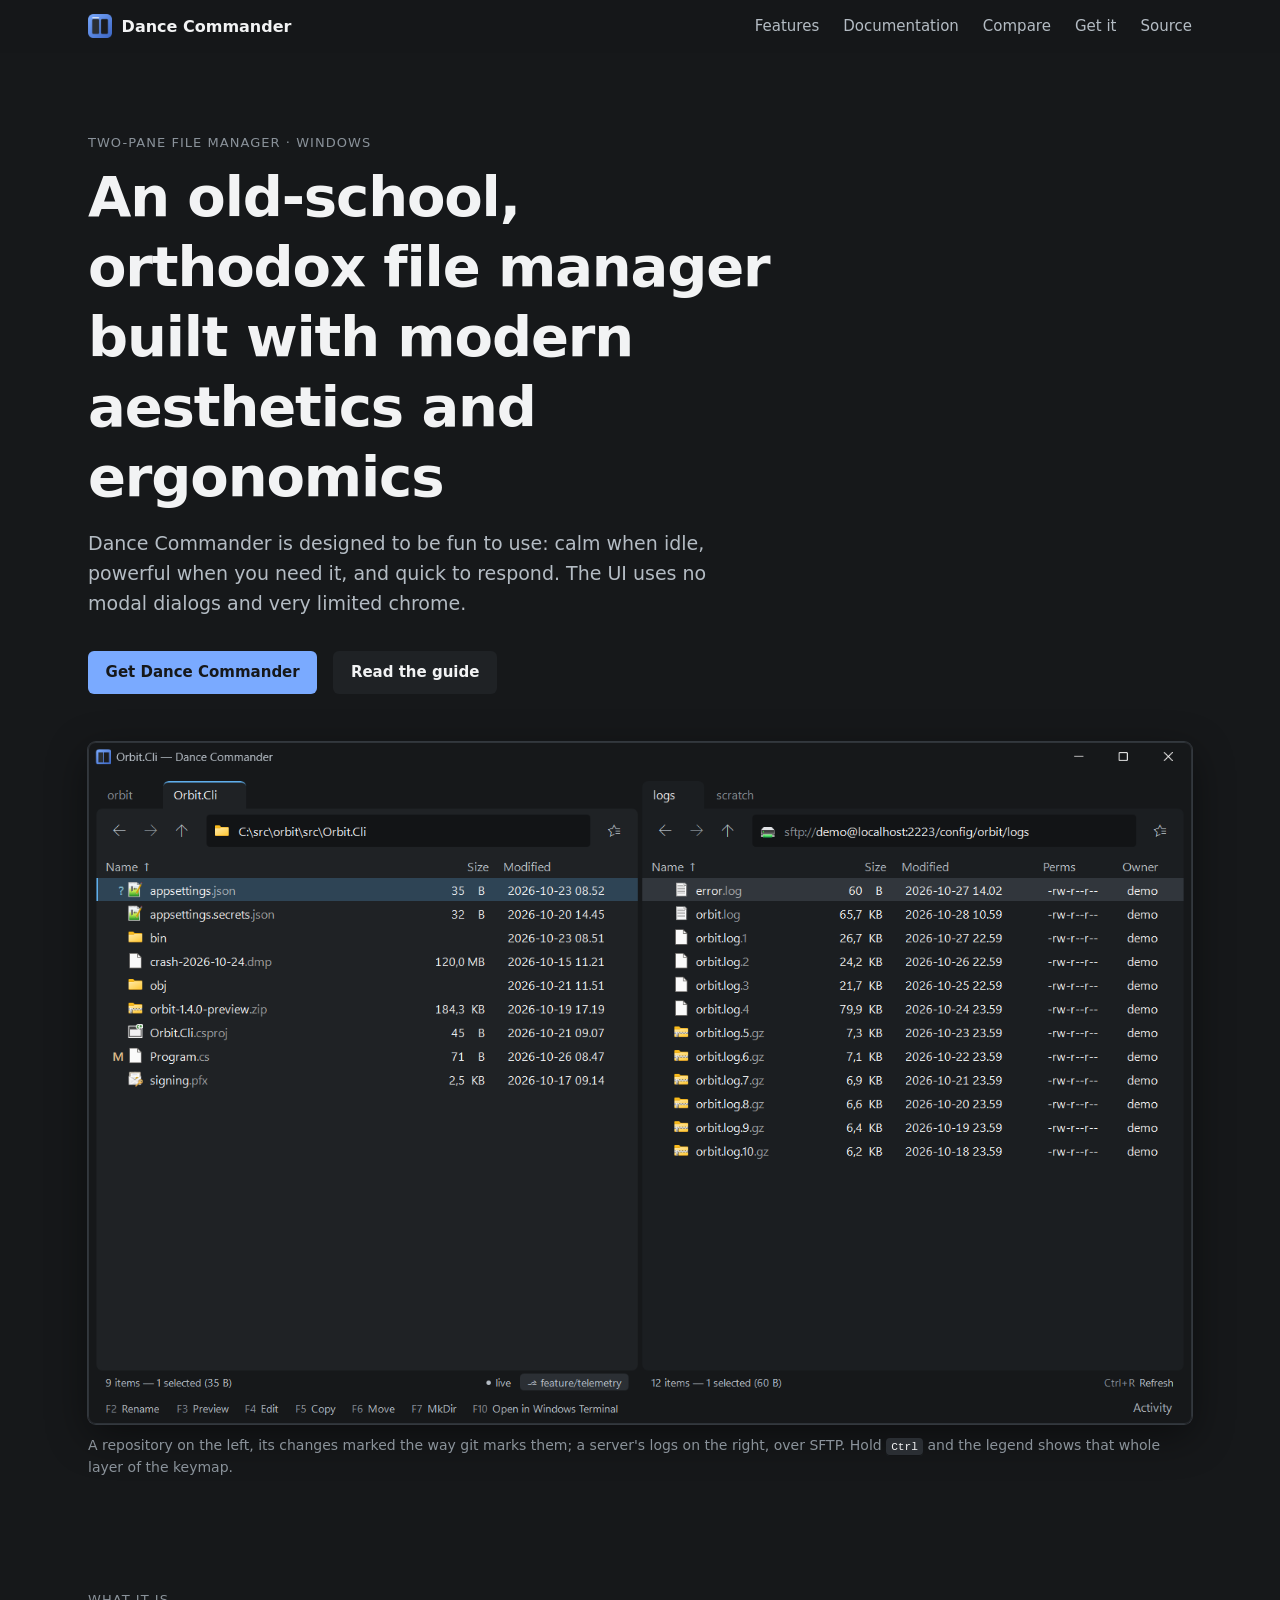
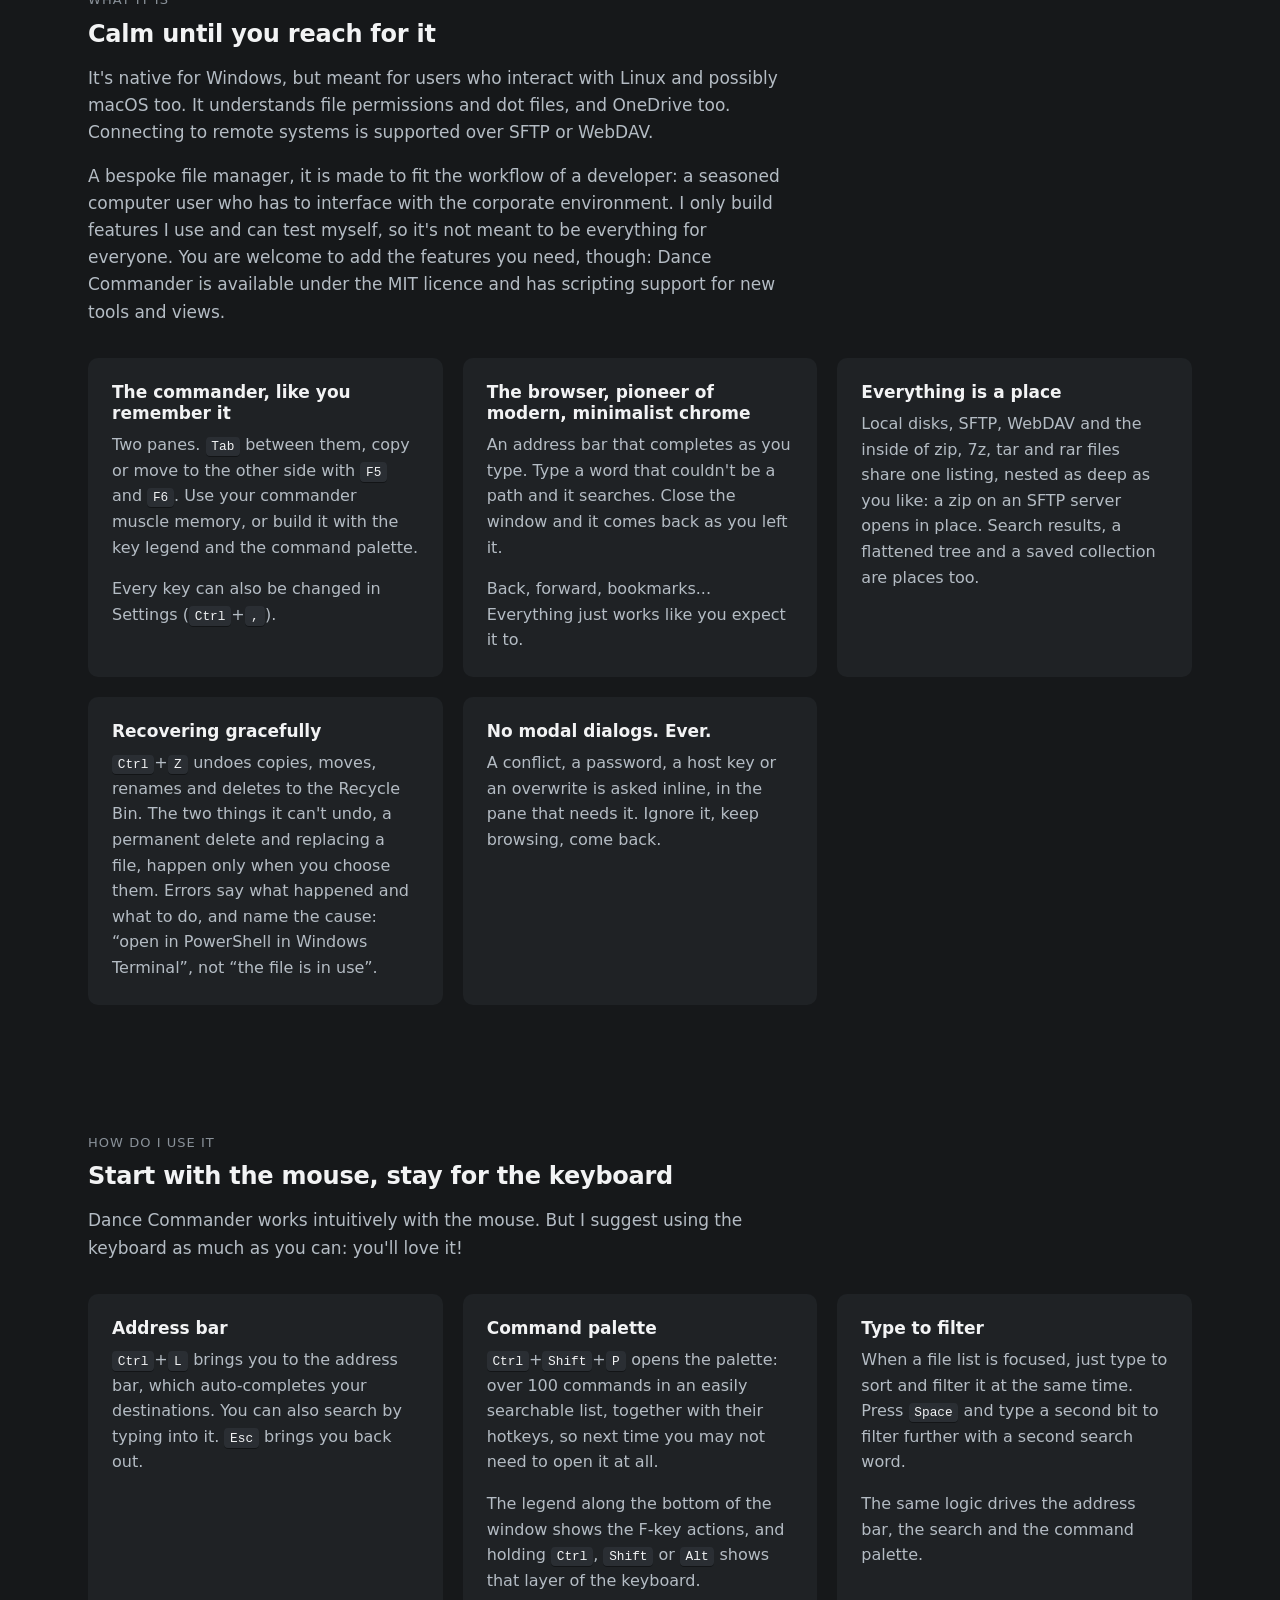
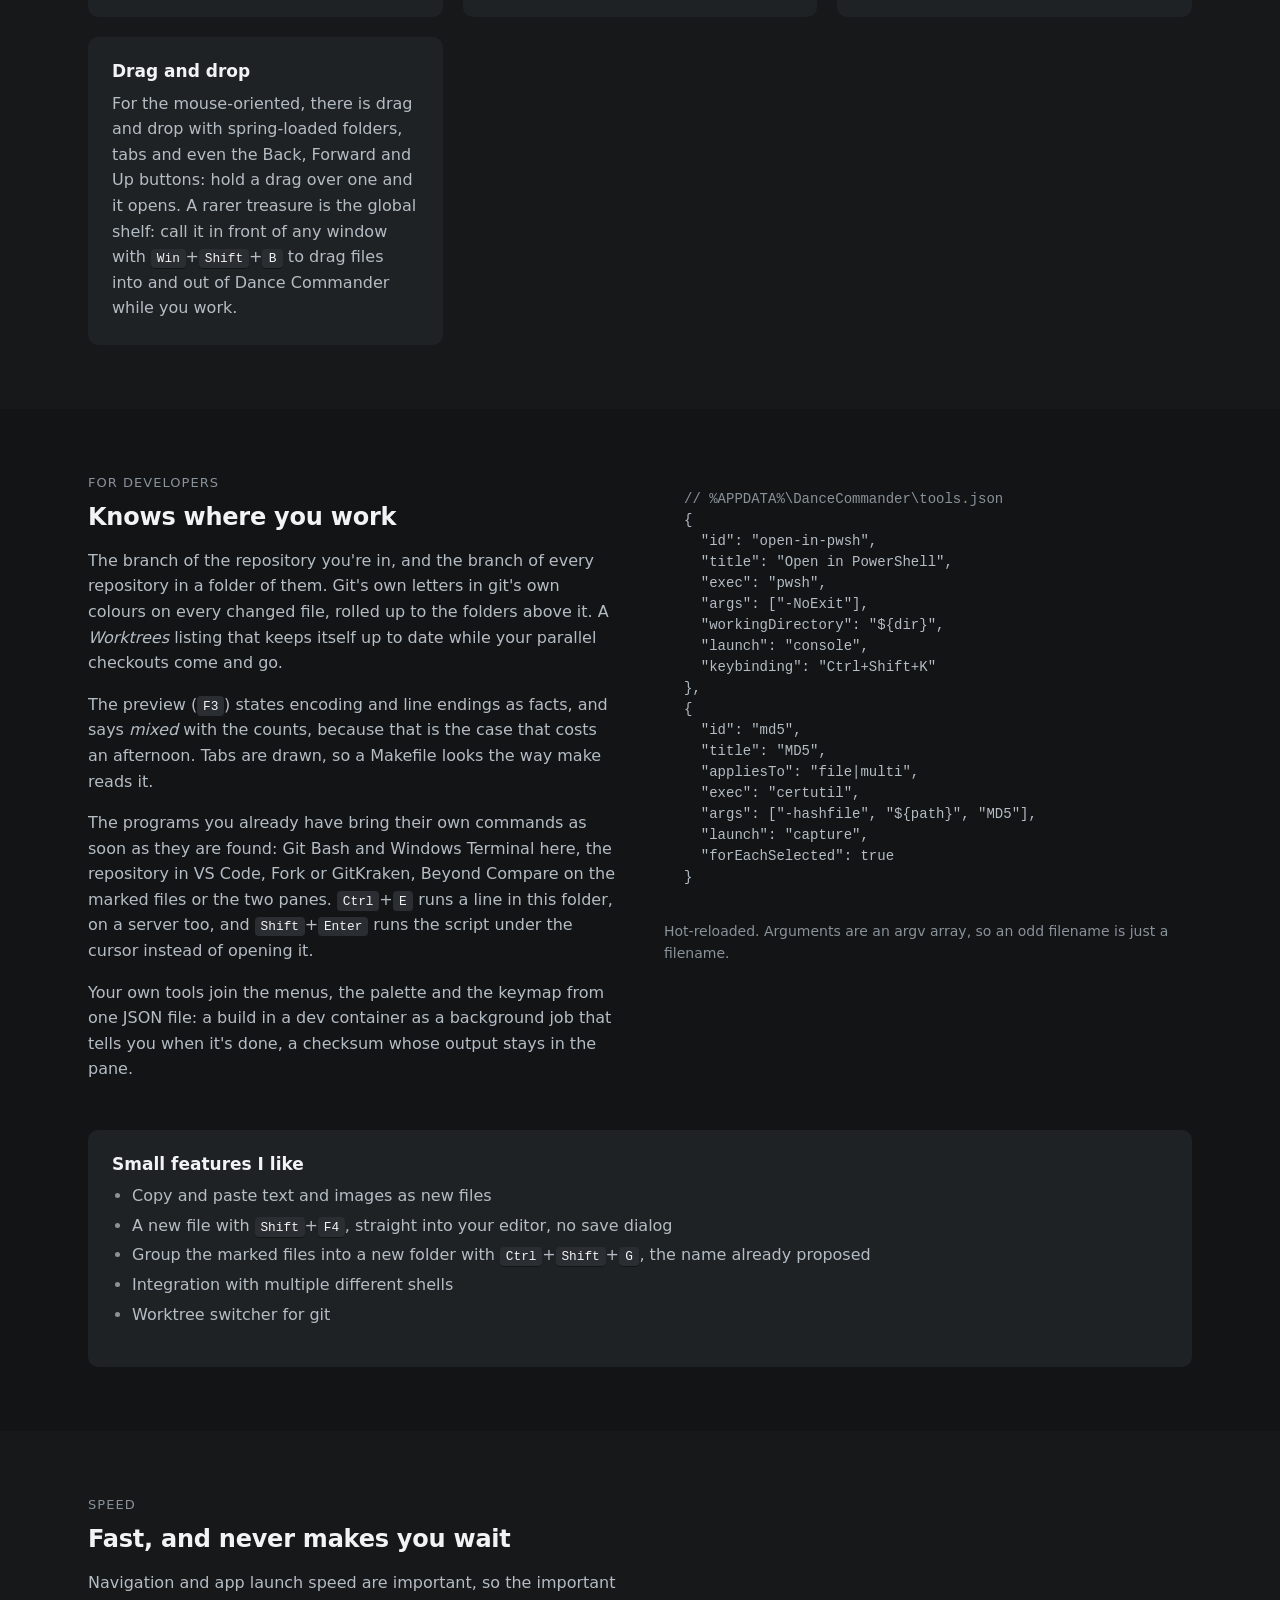
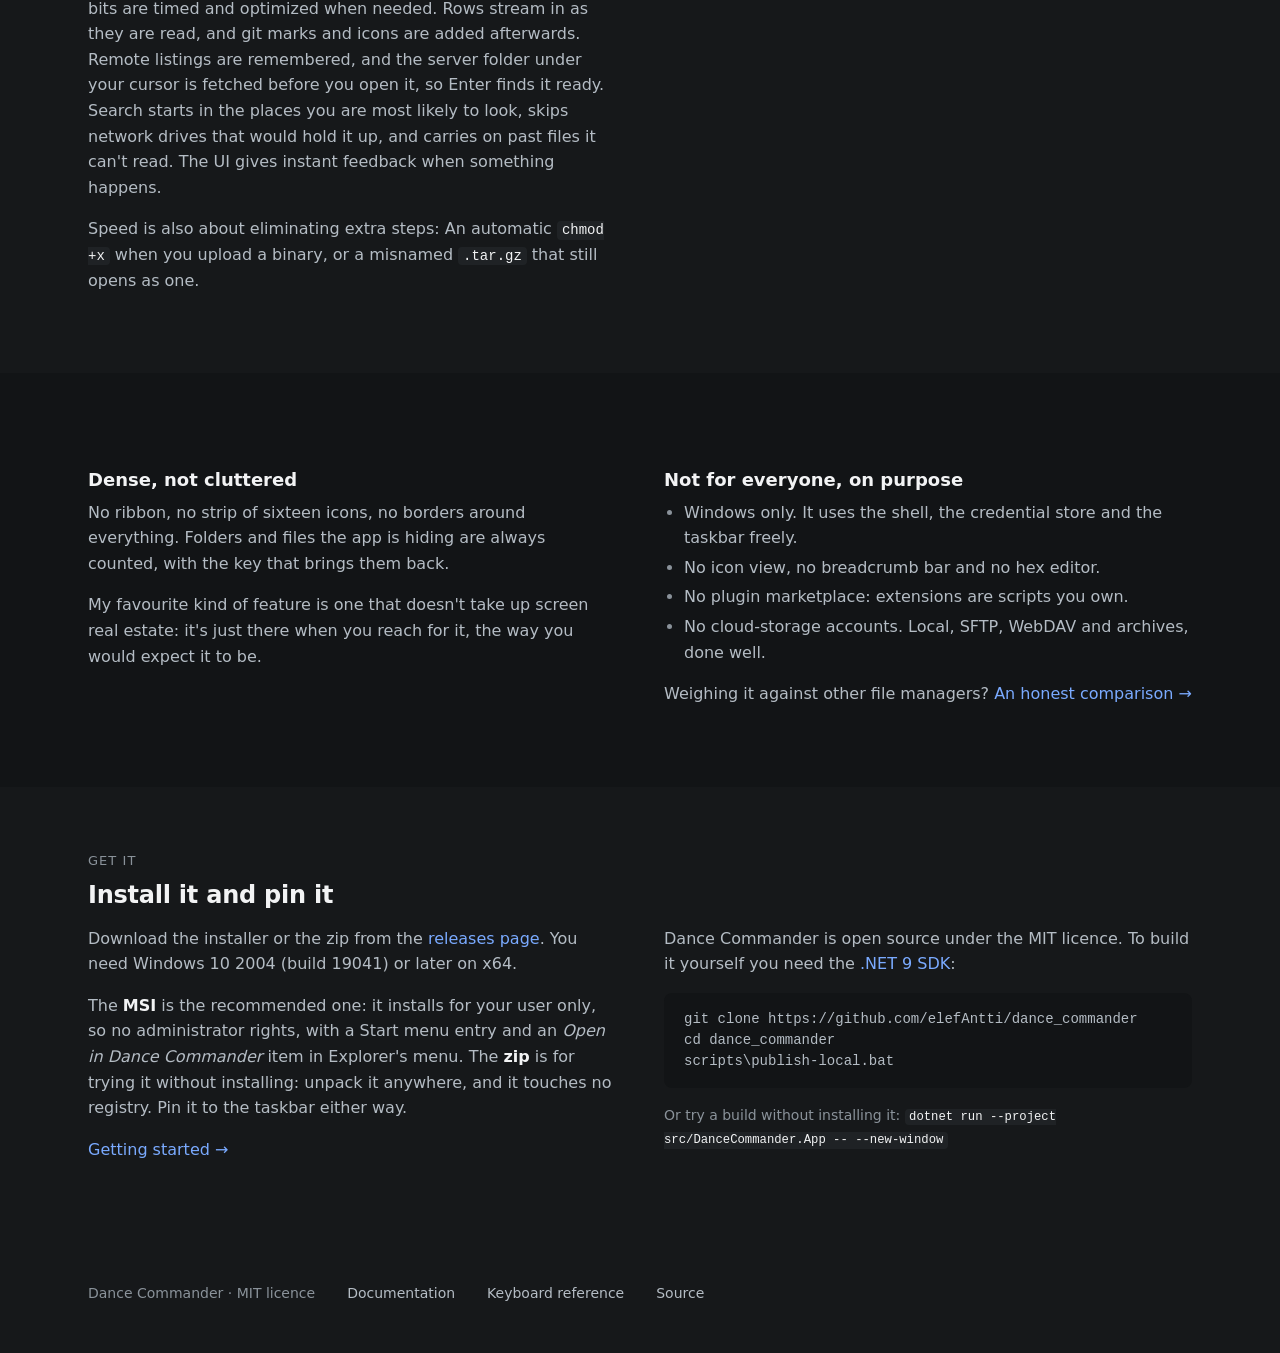
==== site/index.html @ 96ef02b9 "Dance Commander 0.9" ====
<!doctype html>
<html lang="en">
<head>
  <meta charset="utf-8">
  <meta name="viewport" content="width=device-width, initial-scale=1">
  <title>Dance Commander — a keyboard-first, two-pane file manager for Windows</title>
  <meta name="description" content="Two panes, the F-key legend, Insert to mark, F5 to copy — rebuilt with browser navigation, live folders, git awareness, SFTP, WebDAV and archives in one listing. No modal dialogs. Windows only.">
  <meta property="og:title" content="Dance Commander">
  <meta property="og:description" content="A keyboard-first, two-pane file manager for Windows, rebuilt with 2026 ergonomics.">
  <meta property="og:image" content="https://elefAntti.github.io/dance_commander/assets/icon.png">
  <link rel="icon" href="favicon.ico">
  <link rel="stylesheet" href="assets/style.css">
</head>
<body>

<header class="site-header">
  <div class="inner">
    <a class="brand" href="./"><img src="assets/icon.png" alt="">Dance Commander</a>
    <nav class="site-nav">
      <a href="#features">Features</a>
      <a href="docs/">Documentation</a>
      <a href="docs/compare.html">Compare</a>
      <a href="#get-it">Get it</a>
      <a href="https://github.com/elefAntti/dance_commander">Source</a>
    </nav>
  </div>
</header>

<main>

<section class="hero">
  <p class="eyebrow">Two-pane file manager · Windows</p>
  <h1>An old-school, orthodox file manager built with modern aesthetics and ergonomics</h1>
  <p class="lede">
    Dance Commander is designed to be fun to use: calm when idle, powerful when you need it, and quick to respond. The UI uses no modal dialogs and very limited chrome.
  </p>
  <div class="actions">
    <a class="button" href="#get-it">Get Dance Commander</a>
    <a class="button quiet" href="docs/">Read the guide</a>
  </div>
</section>

<figure class="shot" data-file="screenshots/window-tour.png"><img src="screenshots/window-tour.png" alt="The window: two panes, each with its toolbar, tabs, listing and footer, and the legend along the bottom." onerror="this.parentNode.classList.add('missing')">
  <figcaption>A repository on the left, its changes marked the way git marks them; a server's logs on the right, over SFTP. Hold <kbd>Ctrl</kbd> and the legend shows that whole layer of the keymap.</figcaption></figure>


<section class="section" id="features">
  <p class="eyebrow">What it is</p>
  <h2>Calm until you reach for it</h2>
  <p class="intro">
    It's native for Windows, but meant for users who interact with Linux and possibly macOS too. It
    understands file permissions and dot files, and OneDrive too. Connecting to remote systems is
    supported over SFTP or WebDAV.
  </p>
  <p class="intro">
    A bespoke file manager, it is made to fit the workflow of a developer: a seasoned computer user
    who has to interface with the corporate environment. I only build features I use and can test
    myself, so it's not meant to be everything for everyone. You are welcome to add the features you
    need, though: Dance Commander is available under the MIT licence and has scripting support for
    new tools and views.
  </p>

  <div class="grid">
    <div class="card">
      <h3>The commander, like you remember it</h3>
      <p>Two panes. <kbd>Tab</kbd> between them, copy or move to the other side with <kbd>F5</kbd> and <kbd>F6</kbd>.
        Use your commander muscle memory, or build it with the key legend and the command palette.</p>
        <p>Every key can also be changed in Settings <span style="white-space:nowrap">(<kbd>Ctrl</kbd>+<kbd>,</kbd>)</span>.</p>
    </div>
    <div class="card">
      <h3>The browser, pioneer of modern, minimalist chrome</h3>
      <p>An address bar that completes as you type. Type a word that couldn't be a path and it searches. Close the window and it comes back as you left it.</p><p>Back, forward, bookmarks... Everything just works like you expect it to.</p>
    </div>
    <div class="card">
      <h3>Everything is a place</h3>
      <p>Local disks, SFTP, WebDAV and the inside of zip, 7z, tar and rar files share one listing, nested as deep as you like: a zip on an SFTP server opens in place. Search results, a flattened tree and a saved collection are places too.</p>
    </div>
    <div class="card">
      <h3>Recovering gracefully</h3>
      <p><kbd>Ctrl</kbd>+<kbd>Z</kbd> undoes copies, moves, renames and deletes to the Recycle Bin. The two things it can't undo, a permanent delete and replacing a file, happen only when you choose them. Errors say what happened and what to do, and name the cause: “open in PowerShell in Windows Terminal”, not “the file is in use”.</p>
    </div>
    <div class="card">
      <h3>No modal dialogs. Ever.</h3>
      <p>A conflict, a password, a host key or an overwrite is asked inline, in the pane that needs it. Ignore it, keep browsing, come back.</p>
    </div>
  </div>
</section>

<section class="section" id="use">
  <p class="eyebrow">How do I use it</p>
  <h2>Start with the mouse, stay for the keyboard</h2>
  <p class="intro">
    Dance Commander works intuitively with the mouse. But I suggest using the keyboard as much as
    you can: you'll love it!
  </p>
  <div class="grid">
    <div class="card">
      <h3>Address bar</h3>
      <p><kbd>Ctrl</kbd>+<kbd>L</kbd> brings you to the address bar, which auto-completes your destinations. You can also search by typing into it. <kbd>Esc</kbd> brings you back out.</p>
    </div>
    <div class="card">
      <h3>Command palette</h3>
      <p><kbd>Ctrl</kbd>+<kbd>Shift</kbd>+<kbd>P</kbd> opens the palette: over 100 commands in an easily searchable list, together with their hotkeys, so next time you may not need to open it at all.</p>
      <p>The legend along the bottom of the window shows the F-key actions, and holding <kbd>Ctrl</kbd>, <kbd>Shift</kbd> or <kbd>Alt</kbd> shows that layer of the keyboard.</p>
    </div>
    <div class="card">
      <h3>Type to filter</h3>
      <p>When a file list is focused, just type to sort and filter it at the same time. Press <kbd>Space</kbd> and type a second bit to filter further with a second search word.</p>
      <p>The same logic drives the address bar, the search and the command palette.</p>
    </div>
    <div class="card">
      <h3>Drag and drop</h3>
      <p>For the mouse-oriented, there is drag and drop with spring-loaded folders, tabs and even the Back, Forward and Up buttons: hold a drag over one and it opens. A rarer treasure is the global shelf: call it in front of any window with <kbd>Win</kbd>+<kbd>Shift</kbd>+<kbd>B</kbd> to drag files into and out of Dance Commander while you work.</p>
    </div>
  </div>
</section>

<section class="band">
<div class="section">
  <div class="split">
    <div>
      <p class="eyebrow">For developers</p>
      <h2>Knows where you work</h2>
      <p>The branch of the repository you're in, and the branch of every repository in a folder of them. Git's own letters in git's own colours on every changed file, rolled up to the folders above it. A <em>Worktrees</em> listing that keeps itself up to date while your parallel checkouts come and go.</p>
      <p>The preview (<kbd>F3</kbd>) states encoding and line endings as facts, and says <em>mixed</em> with the counts, because that is the case that costs an afternoon. Tabs are drawn, so a Makefile looks the way make reads it.</p>
      <p>The programs you already have bring their own commands as soon as they are found: Git Bash and Windows Terminal here, the repository in VS Code, Fork or GitKraken, Beyond Compare on the marked files or the two panes. <kbd>Ctrl</kbd>+<kbd>E</kbd> runs a line in this folder, on a server too, and <kbd>Shift</kbd>+<kbd>Enter</kbd> runs the script under the cursor instead of opening it.</p>
      <p>Your own tools join the menus, the palette and the keymap from one JSON file: a build in a dev container as a background job that tells you when it's done, a checksum whose output stays in the pane.</p>
    </div>
    <div>
      <pre><code><span class="c">// %APPDATA%\DanceCommander\tools.json</span>
{
  "id": "open-in-pwsh",
  "title": "Open in PowerShell",
  "exec": "pwsh",
  "args": ["-NoExit"],
  "workingDirectory": "${dir}",
  "launch": "console",
  "keybinding": "Ctrl+Shift+K"
},
{
  "id": "md5",
  "title": "MD5",
  "appliesTo": "file|multi",
  "exec": "certutil",
  "args": ["-hashfile", "${path}", "MD5"],
  "launch": "capture",
  "forEachSelected": true
}</code></pre>
      <p style="color:var(--text-3);font-size:.875rem">Hot-reloaded. Arguments are an argv array, so an odd filename is just a filename.</p>
    </div>
  </div>

  <div class="grid">
    <div class="card full">
      <h3>Small features I like</h3>
      <ul class="notfor">
        <li>Copy and paste text and images as new files</li>
        <li>A new file with <kbd>Shift</kbd>+<kbd>F4</kbd>, straight into your editor, no save dialog</li>
        <li>Group the marked files into a new folder with <kbd>Ctrl</kbd>+<kbd>Shift</kbd>+<kbd>G</kbd>, the name already proposed</li>
        <li>Integration with multiple different shells</li>
        <li>Worktree switcher for git</li>
      </ul>
    </div>
  </div>
</div>
</section>

<section class="section">
  <div class="split">
    <div>
      <p class="eyebrow">Speed</p>
      <h2>Fast, and never makes you wait</h2>
      <p>Navigation and app launch speed are important, so the important bits are timed and optimized when needed.
        Rows stream in as they are read, and git marks and icons are added afterwards. Remote listings are remembered, and the server folder under your cursor is fetched before you open it, so Enter finds it ready.
        Search starts in the places you are most likely to look, skips network drives that would hold it up, and carries on past files it can't read. The UI gives instant feedback when something happens.</p>
      <p>Speed is also about eliminating extra steps: An automatic <code>chmod +x</code> when you upload a binary, or a misnamed <code>.tar.gz</code> that still opens as one.</p>
    </div>
  </div>
</section>

<section class="band">
<div class="section">
  <div class="split">
    <div>
      <h3>Dense, not cluttered</h3>
      <p>No ribbon, no strip of sixteen icons, no borders around everything. Folders and files the app is hiding are always counted, with the key that brings them back.</p>
      <p>My favourite kind of feature is one that doesn't take up screen real estate: it's just there when you reach for it, the way you would expect it to be.</p>
    </div>
    <div>
      <h3>Not for everyone, on purpose</h3>
      <ul class="notfor">
        <li>Windows only. It uses the shell, the credential store and the taskbar freely.</li>
        <li>No icon view, no breadcrumb bar and no hex editor.</li>
        <li>No plugin marketplace: extensions are scripts you own.</li>
        <li>No cloud-storage accounts. Local, SFTP, WebDAV and archives, done well.</li>
      </ul>
      <p>Weighing it against other file managers? <a href="docs/compare.html">An honest comparison →</a></p>
    </div>
  </div>
</div>
</section>

<section class="section" id="get-it">
  <p class="eyebrow">Get it</p>
  <h2>Install it and pin it</h2>
  <div class="split">
    <div>
      <p>Download the installer or the zip from the <a href="https://github.com/elefAntti/dance_commander/releases">releases page</a>. You need Windows 10 2004 (build 19041) or later on x64.</p>
      <p>The <strong>MSI</strong> is the recommended one: it installs for your user only, so no administrator rights, with a Start menu entry and an <em>Open in Dance Commander</em> item in Explorer's menu. The <strong>zip</strong> is for trying it without installing: unpack it anywhere, and it touches no registry. Pin it to the taskbar either way.</p>
      <p><a href="docs/">Getting started →</a></p>
    </div>
    <div>
      <p>Dance Commander is open source under the MIT licence. To build it yourself you need the <a href="https://dotnet.microsoft.com/download/dotnet/9.0">.NET 9 SDK</a>:</p>
      <pre><code>git clone https://github.com/elefAntti/dance_commander
cd dance_commander
scripts\publish-local.bat</code></pre>
      <p style="color:var(--text-3);font-size:.875rem">Or try a build without installing it: <code>dotnet run --project src/DanceCommander.App -- --new-window</code></p>
    </div>
  </div>
</section>

</main>

<footer class="site-footer">
  <div class="inner">
    <span>Dance Commander · MIT licence</span>
    <a href="docs/">Documentation</a>
    <a href="docs/keyboard.html">Keyboard reference</a>
    <a href="https://github.com/elefAntti/dance_commander">Source</a>
  </div>
</footer>

</body>
</html>
---- site/assets/style.css ----
/* Dance Commander site. The palette is the application's own (src/DanceCommander.App/Theme/Dark.xaml):
   near-monochrome greys, one accent for focus, semantic colour only where it means something. */

:root {
  --window: #16181a;
  --pane: #1f2225;
  --pane-inactive: #1b1e21;
  --sunken: #121416;
  --hover: #2b2f34;
  --divider: #33383e;
  --popup: #2a2e33;
  --popup-border: #434a52;
  --text: #f2f3f4;
  --text-2: #b4bcc4;
  --text-3: #8a929a;
  --accent: #7aaaff;
  --selection: #2f3e5d;
  --git-modified: #e2c08d;
  --git-added: #8dd18d;
  --git-untracked: #7fb5c9;
  --danger: #ff8b82;
  --warning: #f0c56b;
  --warning-surface: #3a3220;
  --info-surface: #242e3c;

  --ui: "Segoe UI Variable Text", "Segoe UI", system-ui, -apple-system, sans-serif;
  --display: "Segoe UI Variable Display", "Segoe UI", system-ui, -apple-system, sans-serif;
  --mono: "Cascadia Mono", Consolas, "SF Mono", Menlo, monospace;

  --measure: 44rem;
  --wide: 72rem;
}

* { box-sizing: border-box; }

html { background: var(--window); color-scheme: dark; scroll-padding-top: 4.5rem; }

body {
  margin: 0;
  font: 16px/1.6 var(--ui);
  color: var(--text-2);
  background: var(--window);
  -webkit-font-smoothing: antialiased;
}

a { color: var(--accent); text-decoration: none; }
a:hover { text-decoration: underline; text-underline-offset: 3px; }

h1, h2, h3, h4 { color: var(--text); font-family: var(--display); font-weight: 600; line-height: 1.25; }
h1 { font-size: clamp(2rem, 4vw, 2.75rem); letter-spacing: -0.02em; margin: 0 0 1rem; }
h2 { font-size: 1.5rem; letter-spacing: -0.01em; margin: 3rem 0 1rem; }
h3 { font-size: 1.125rem; margin: 2rem 0 0.5rem; }
h4 { font-size: 1rem; margin: 1.5rem 0 0.25rem; }
p, ul, ol, table, pre { margin: 0 0 1rem; }
strong { color: var(--text); font-weight: 600; }
ul, ol { padding-left: 1.25rem; }
li { margin: 0.25rem 0; }
hr { border: 0; height: 1px; background: var(--divider); margin: 3rem 0; }

code, kbd, pre { font-family: var(--mono); font-size: 0.875em; }
code { color: var(--text); background: var(--pane); padding: 0.1em 0.35em; border-radius: 4px; }
pre {
  background: var(--sunken);
  color: var(--text-2);
  padding: 1rem 1.25rem;
  border-radius: 8px;
  overflow-x: auto;
  line-height: 1.5;
}
pre code { background: none; padding: 0; color: inherit; font-size: inherit; }
pre .c { color: var(--text-3); }

kbd {
  display: inline-block;
  min-width: 1.6em;
  padding: 0.05em 0.45em;
  font-size: 0.8em;
  line-height: 1.5;
  text-align: center;
  color: var(--text);
  background: var(--popup);
  border-radius: 4px;
  box-shadow: inset 0 -1px 0 var(--sunken);
  white-space: nowrap;
}

table { width: 100%; border-collapse: collapse; font-size: 0.9375rem; }
th, td { text-align: left; vertical-align: top; padding: 0.5rem 0.75rem 0.5rem 0; }
th { color: var(--text-3); font-weight: 500; font-size: 0.8125rem; }
tr + tr td, tbody tr td { border-top: 1px solid var(--divider); }
td:first-child { white-space: nowrap; }

/* ---------- Site header ---------- */

.site-header {
  position: sticky;
  top: 0;
  z-index: 10;
  background: rgba(22, 24, 26, 0.92);
  backdrop-filter: blur(8px);
}
.site-header .inner {
  max-width: var(--wide);
  margin: 0 auto;
  padding: 0.85rem 1.5rem;
  display: flex;
  align-items: center;
  gap: 2rem;
}
.brand { display: flex; align-items: center; gap: 0.6rem; color: var(--text); font-weight: 600; }
.brand:hover { text-decoration: none; }
.brand img { width: 24px; height: 24px; }
.site-nav { display: flex; gap: 1.5rem; margin-left: auto; font-size: 0.9375rem; }
.site-nav a { color: var(--text-2); }
.site-nav a:hover, .site-nav a[aria-current] { color: var(--text); text-decoration: none; }

/* ---------- Landing ---------- */

.hero { max-width: var(--wide); margin: 0 auto; padding: 5rem 1.5rem 3rem; }
.hero h1 { font-size: clamp(2.25rem, 5vw, 3.5rem); max-width: 18ch; }
.hero .lede { font-size: 1.1875rem; max-width: 40rem; color: var(--text-2); }
.hero .actions { display: flex; gap: 1rem; margin-top: 2rem; flex-wrap: wrap; }

.button {
  display: inline-block;
  padding: 0.6rem 1.1rem;
  border-radius: 6px;
  font-weight: 600;
  font-size: 0.9375rem;
  color: var(--window);
  background: var(--accent);
}
.button:hover { text-decoration: none; filter: brightness(1.08); }
.button.quiet { color: var(--text); background: var(--pane); }
.button.quiet:hover { background: var(--hover); filter: none; }

.section { max-width: var(--wide); margin: 0 auto; padding: 4rem 1.5rem; }
.section > h2:first-child { margin-top: 0; }
.section .intro { max-width: var(--measure); font-size: 1.0625rem; }
.eyebrow { color: var(--text-3); font-size: 0.8125rem; letter-spacing: 0.08em; text-transform: uppercase; margin-bottom: 0.5rem; }

.grid {
  display: grid;
  grid-template-columns: repeat(auto-fit, minmax(17rem, 1fr));
  gap: 1.25rem;
  margin-top: 2rem;
}
.card { background: var(--pane); border-radius: 10px; padding: 1.5rem; }
.card h3 { margin-top: 0; font-size: 1.0625rem; }
.card p:last-child { margin-bottom: 0; }
/* A seventh card would sit alone on the last row; this one takes the whole row instead. */
.card.full { grid-column: 1 / -1; }
.card .keys { margin-top: 0.75rem; display: flex; flex-wrap: wrap; gap: 0.35rem; }

.split { display: grid; grid-template-columns: 1fr 1fr; gap: 3rem; align-items: start; }
@media (max-width: 52rem) { .split { grid-template-columns: 1fr; } }

.quote {
  font-family: var(--display);
  font-size: 1.375rem;
  line-height: 1.45;
  color: var(--text);
  max-width: 46rem;
  margin: 0;
  padding-left: 1.25rem;
  box-shadow: inset 3px 0 0 var(--accent);
}

.notfor li { color: var(--text-2); }
.notfor li::marker { color: var(--text-3); }

.band { background: var(--sunken); }

.site-footer { color: var(--text-3); font-size: 0.875rem; }
.site-footer .inner { max-width: var(--wide); margin: 0 auto; padding: 2.5rem 1.5rem 3rem; display: flex; gap: 2rem; flex-wrap: wrap; }
.site-footer a { color: var(--text-2); }

/* ---------- The window mockup: drawn in HTML so it stays crisp and carries no one's real files ---------- */

.window {
  max-width: var(--wide);
  margin: 0 auto;
  background: var(--window);
  border-radius: 10px;
  box-shadow: 0 0 0 1px var(--divider), 0 30px 80px rgba(0, 0, 0, 0.55);
  overflow: hidden;
  font: 13px/1 var(--ui);
  color: var(--text);
  user-select: none;
}
.window .titlebar { display: flex; align-items: center; gap: 8px; height: 32px; padding: 0 12px; color: var(--text-2); }
.window .titlebar img { width: 16px; height: 16px; }
.window .titlebar .controls { margin-left: auto; letter-spacing: 22px; color: var(--text-3); font-family: var(--ui); }
.window .panes { display: grid; grid-template-columns: 1fr 1fr; gap: 8px; padding: 0 8px; }
.window .pane { background: var(--pane-inactive); border-radius: 6px; overflow: hidden; display: flex; flex-direction: column; }
.window .pane.active { background: var(--pane); box-shadow: inset 0 3px 0 var(--accent); }
.window .toolbar { display: flex; align-items: center; gap: 14px; padding: 10px 12px 6px; color: var(--text-3); }
.window .address {
  flex: 1;
  display: flex;
  align-items: center;
  gap: 8px;
  background: var(--sunken);
  border-radius: 5px;
  padding: 7px 10px;
  color: var(--text);
  white-space: nowrap;
  overflow: hidden;
}
.window .address .scheme { color: var(--text-3); }
.window .chip { width: 14px; height: 11px; border-radius: 2px; background: #e8b84a; flex: none; }
.window .chip.net { background: var(--git-untracked); }
.window .tabs { display: flex; gap: 2px; padding: 4px 12px 0; font-size: 12px; }
.window .tab { padding: 6px 12px; border-radius: 5px 5px 0 0; color: var(--text-3); }
.window .tab.on { background: var(--hover); color: var(--text); }
.window .head, .window .row { display: grid; grid-template-columns: 22px 1fr 72px 120px; align-items: center; padding: 0 12px; }
.window .pane.remote .head, .window .pane.remote .row { grid-template-columns: 22px 1fr 72px 82px 120px; }
.window .head { height: 28px; color: var(--text-3); font-size: 12px; }
.window .head span:nth-child(n+3), .window .row span:nth-child(n+3) { text-align: right; font-variant-numeric: tabular-nums; }
.window .row { height: 24px; white-space: nowrap; }
.window .row span { overflow: hidden; text-overflow: ellipsis; }
.window .row .ext { color: var(--text-3); }
.window .row .dim { color: var(--text-3); }
.window .row.cursor { background: var(--selection); }
.window .row.marked .name { color: var(--warning); }
.window .ico { width: 13px; height: 10px; border-radius: 2px; background: #e8b84a; }
.window .ico.f { width: 10px; height: 12px; background: #c8ccd0; border-radius: 1px; }
.window .ico.z { width: 10px; height: 12px; background: #b49ad8; border-radius: 1px; }
.window .git { display: inline-block; width: 12px; font-size: 11px; font-weight: 600; margin-right: 4px; }
.window .git.M { color: var(--git-modified); }
.window .git.A { color: var(--git-added); }
.window .git.U { color: var(--git-untracked); }
.window .branch { color: var(--text-3); font-size: 12px; margin-left: 8px; }
.window .footer { display: flex; justify-content: space-between; padding: 10px 12px; margin-top: auto; color: var(--text-3); font-size: 12px; }
.window .legend { display: flex; gap: 22px; padding: 10px 16px 11px; color: var(--text-3); font-size: 12px; }
.window .legend b { color: var(--text-2); font-weight: 400; margin-right: 5px; }
.window .legend .right { margin-left: auto; }
.window .rows { padding-bottom: 6px; }

@media (max-width: 52rem) {
  .window .panes { grid-template-columns: 1fr; }
  .window .pane:not(.active) { display: none; }
}

.caption { max-width: var(--wide); margin: 1rem auto 0; padding: 0 1.5rem; color: var(--text-3); font-size: 0.875rem; text-align: center; }

/* ---------- Docs ---------- */

.docs { max-width: var(--wide); margin: 0 auto; padding: 2.5rem 1.5rem 5rem; display: grid; grid-template-columns: 14rem minmax(0, 1fr); gap: 3rem; }
.docs-nav { position: sticky; top: 4.5rem; align-self: start; font-size: 0.9375rem; }
.docs-nav h4 { margin: 0 0 0.5rem; color: var(--text-3); font-size: 0.75rem; font-weight: 500; letter-spacing: 0.08em; text-transform: uppercase; }
.docs-nav ul { list-style: none; padding: 0; margin: 0 0 1.5rem; }
.docs-nav li { margin: 0; }
.docs-nav a { display: block; padding: 0.3rem 0.75rem; border-radius: 5px; color: var(--text-2); }
.docs-nav a:hover { background: var(--pane); color: var(--text); text-decoration: none; }
.docs-nav a[aria-current] { background: var(--pane); color: var(--text); box-shadow: inset 3px 0 0 var(--accent); }
.docs-main { max-width: var(--measure); }
.docs-main > h1 + p { font-size: 1.125rem; }
.docs-main h2 { padding-top: 0.5rem; }
.docs-main h2:first-of-type { margin-top: 2rem; }
.docs-main table { margin-bottom: 1.5rem; }
.pager { display: flex; justify-content: space-between; gap: 1rem; margin-top: 4rem; padding-top: 1.5rem; border-top: 1px solid var(--divider); }
.pager a { display: block; }
.pager small { display: block; color: var(--text-3); }

.note { background: var(--info-surface); border-radius: 8px; padding: 0.9rem 1.1rem; margin: 0 0 1rem; color: var(--text-2); }
.note.warn { background: var(--warning-surface); }
.note strong:first-child { color: var(--text); }

@media (max-width: 52rem) {
  .docs { grid-template-columns: 1fr; gap: 1rem; }
  .docs-nav { position: static; }
  .docs-nav ul { display: flex; flex-wrap: wrap; gap: 0.25rem; }
  .site-nav { gap: 1rem; }
}

/* ---------- Screenshots ---------- */
/* A figure whose image is not there yet shows a placeholder naming the file it is waiting for
   (onerror adds .missing), so a screenshot goes live by dropping it into site/screenshots/. */

.shot { margin: 1.5rem 0 2rem; }
.shot img { display: block; max-width: 100%; height: auto; border-radius: 8px; box-shadow: 0 0 0 1px var(--divider), 0 12px 40px rgba(0, 0, 0, 0.45); }
.shot figcaption { margin-top: 0.6rem; color: var(--text-3); font-size: 0.875rem; }
.shot.missing img { display: none; }
.shot.missing::before {
  content: "Screenshot to come: " attr(data-file);
  display: flex;
  align-items: center;
  justify-content: center;
  min-height: 12rem;
  padding: 1rem;
  border: 1px dashed var(--popup-border);
  border-radius: 8px;
  color: var(--text-3);
  font: 0.8125rem var(--mono);
  text-align: center;
}
.section .shot { max-width: 56rem; }
/* The tour under the hero sits outside a section, so it takes the hero's width and gutters. */
.hero + .shot { max-width: var(--wide); margin: 0 auto 3rem; padding: 0 1.5rem; }

.eyebrow + h2 { margin-top: 0; }

/* The comparison table is wider than the text column on a narrow screen. */
.table-wrap { overflow-x: auto; }
.compare td { font-size: 0.875rem; }
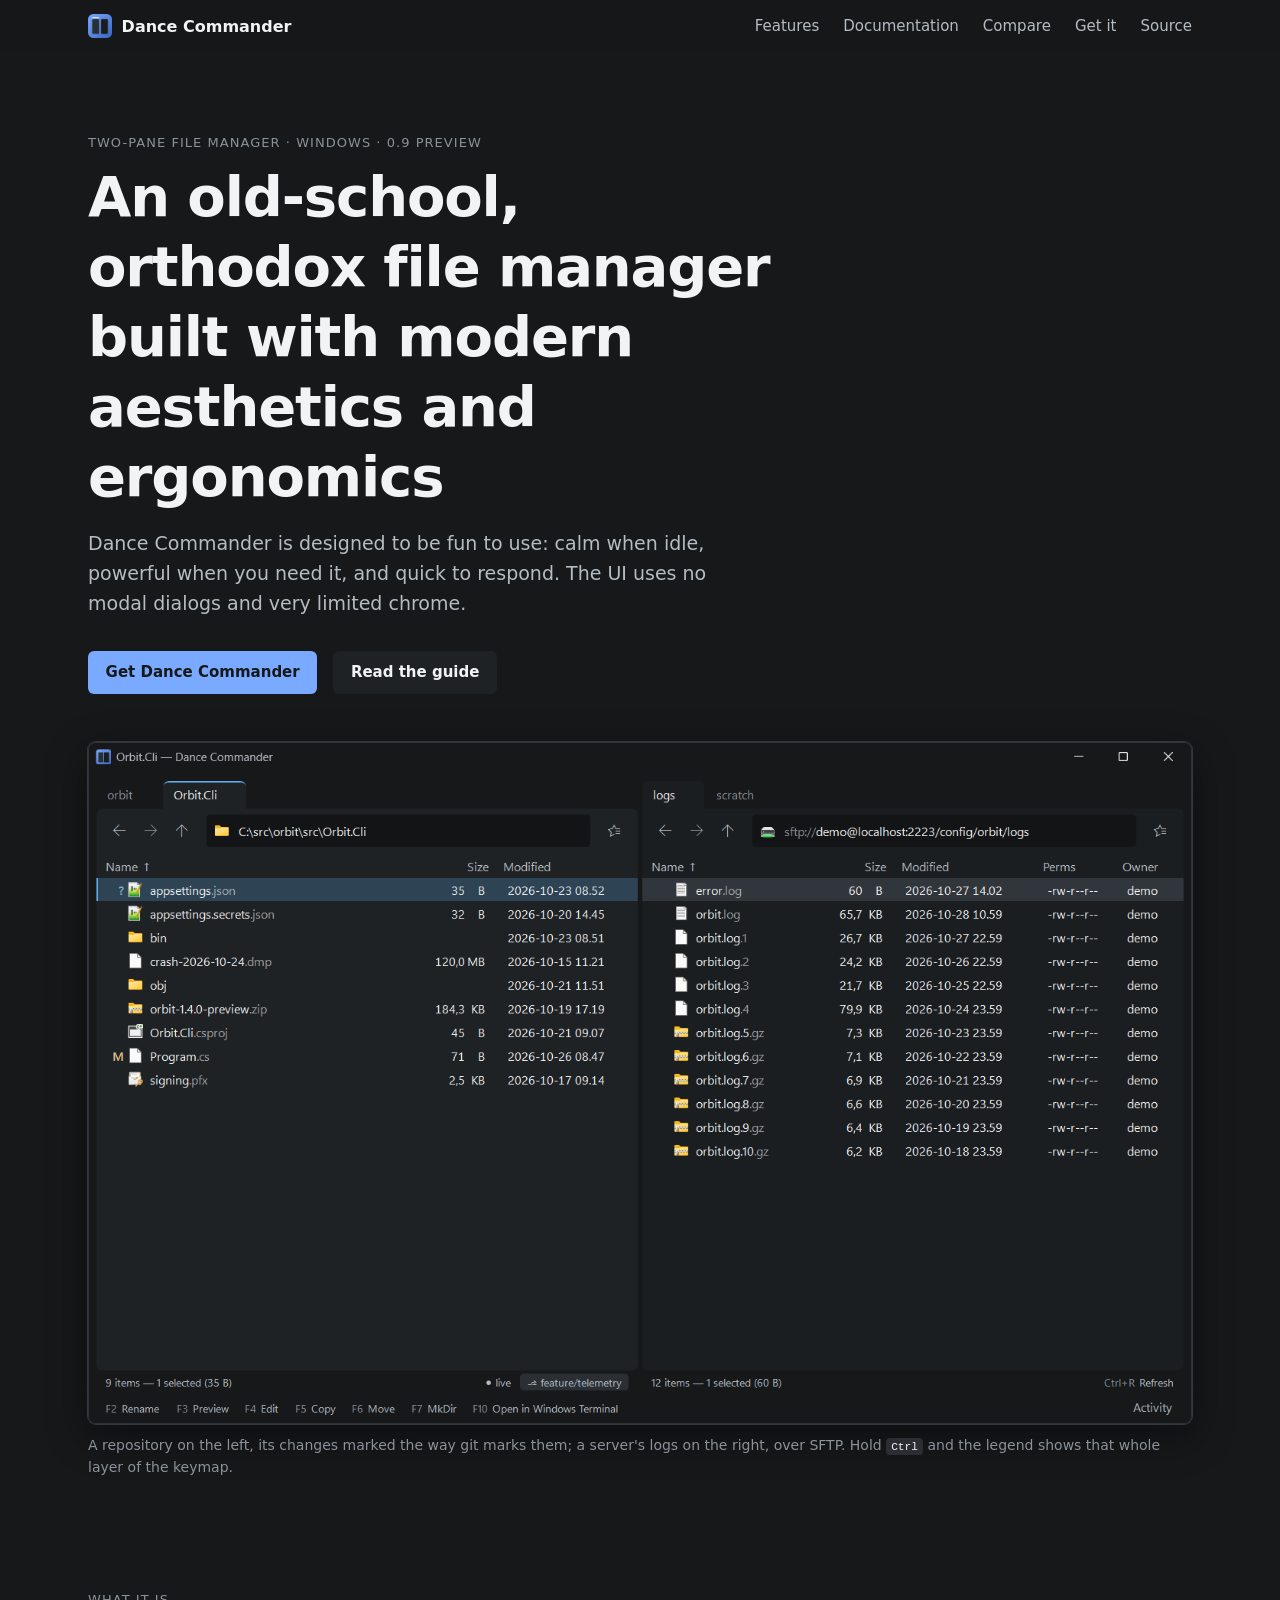
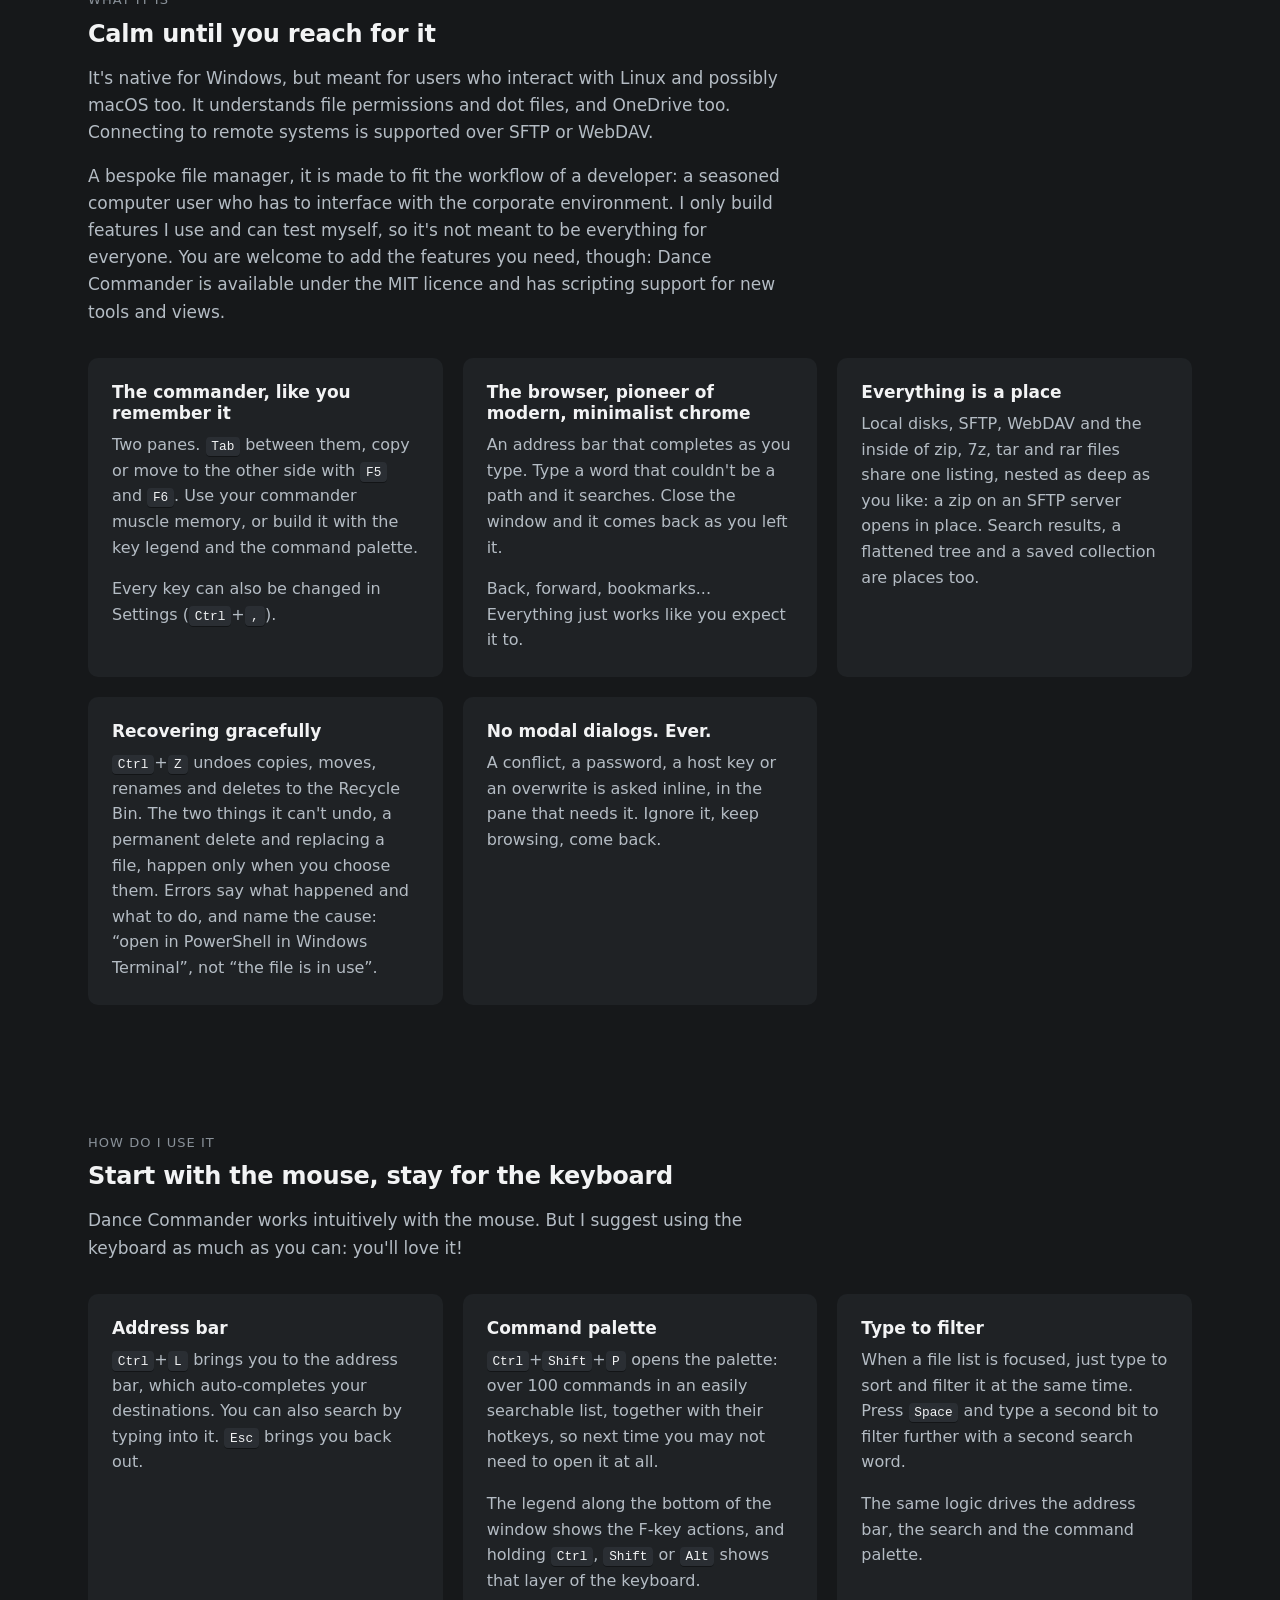
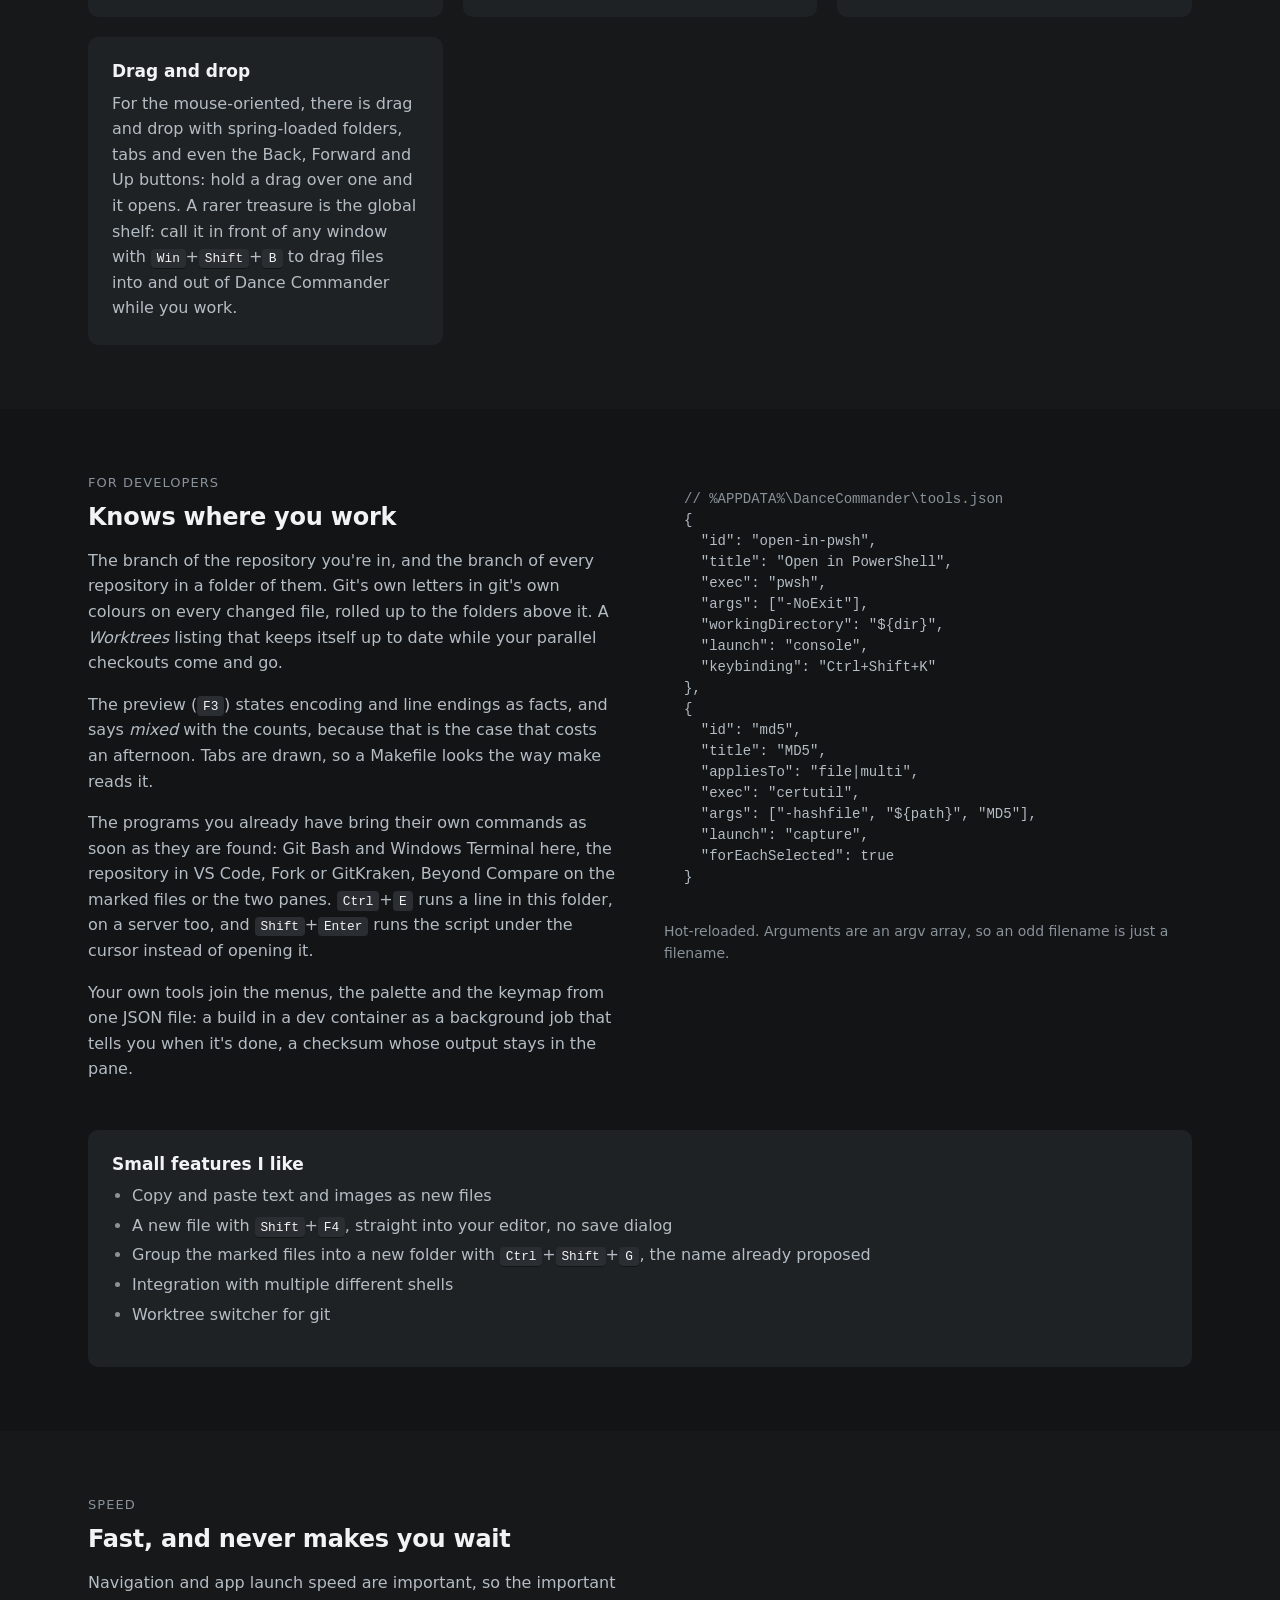
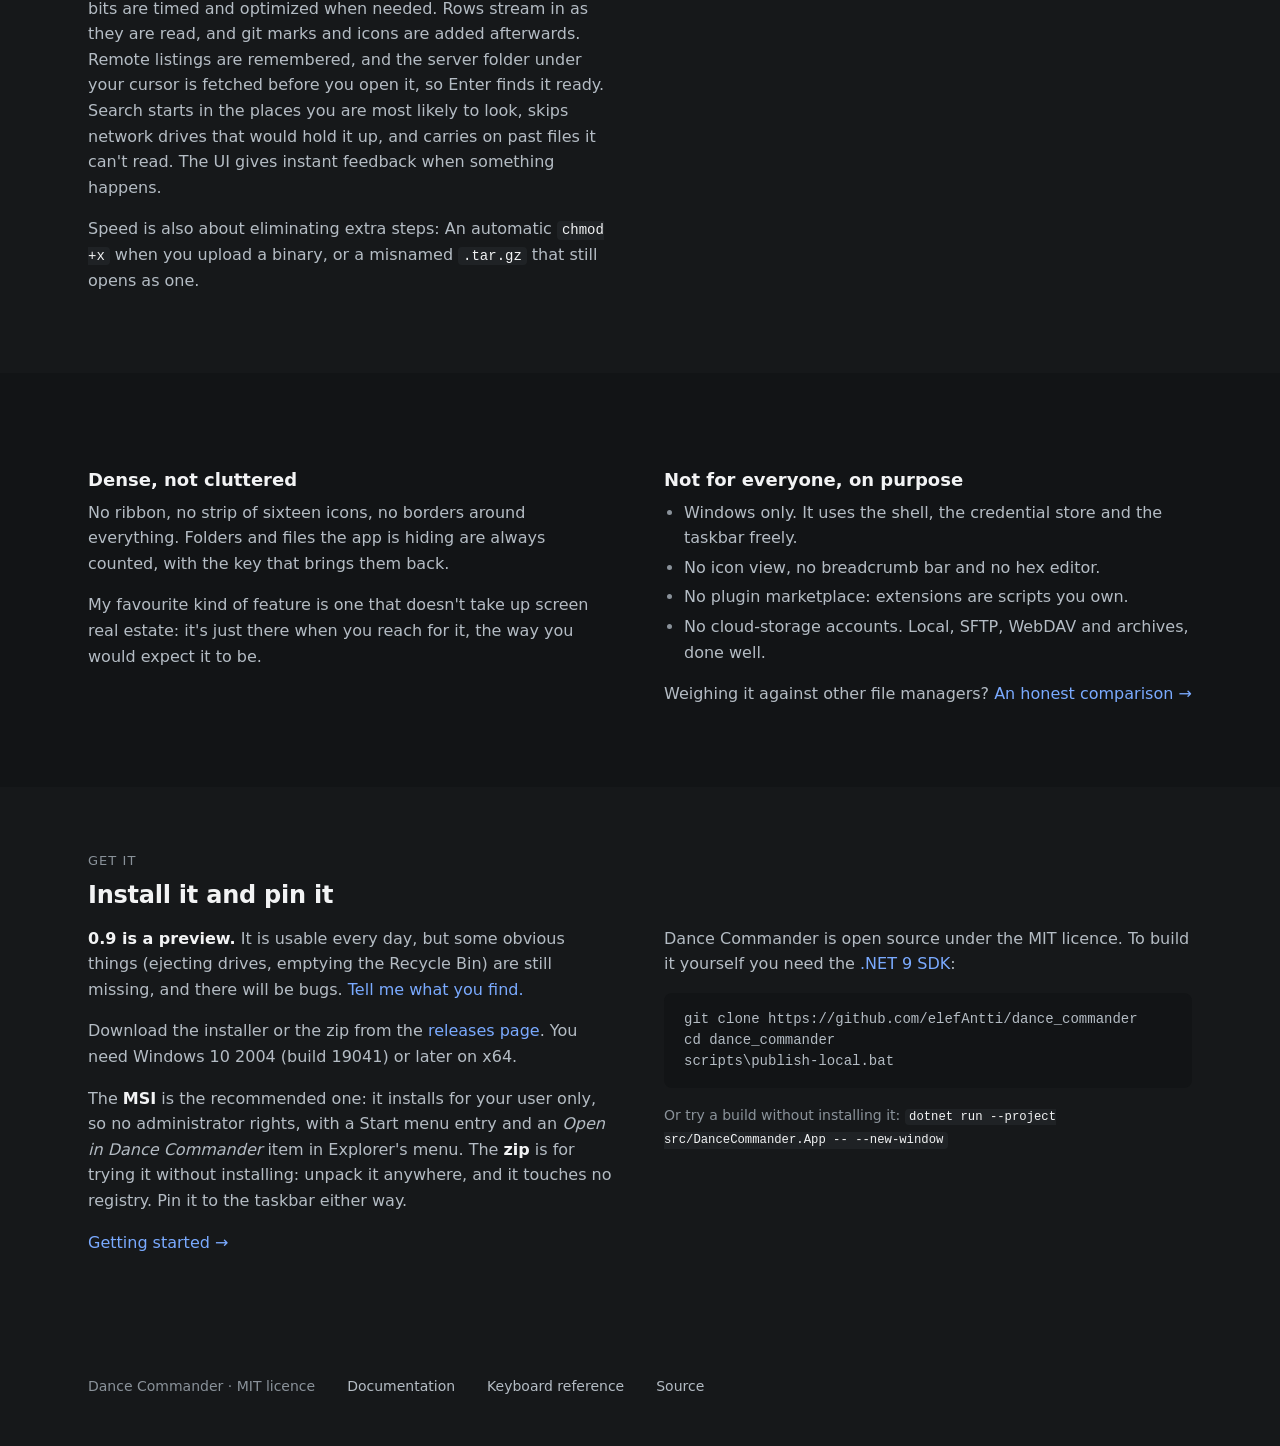
==== commit d8dc5d61: "Say that 0.9 is a preview in the READMEs and on the site Tidy the README note and move it above "Usi" ====
--- a/site/index.html
+++ b/site/index.html
@@ -29,7 +29,7 @@
 <main>
 
 <section class="hero">
-  <p class="eyebrow">Two-pane file manager · Windows</p>
+  <p class="eyebrow">Two-pane file manager · Windows · 0.9 preview</p>
   <h1>An old-school, orthodox file manager built with modern aesthetics and ergonomics</h1>
   <p class="lede">
     Dance Commander is designed to be fun to use: calm when idle, powerful when you need it, and quick to respond. The UI uses no modal dialogs and very limited chrome.
@@ -205,6 +205,7 @@
   <h2>Install it and pin it</h2>
   <div class="split">
     <div>
+      <p><strong>0.9 is a preview.</strong> It is usable every day, but some obvious things (ejecting drives, emptying the Recycle Bin) are still missing, and there will be bugs. <a href="https://github.com/elefAntti/dance_commander/issues">Tell me what you find.</a></p>
       <p>Download the installer or the zip from the <a href="https://github.com/elefAntti/dance_commander/releases">releases page</a>. You need Windows 10 2004 (build 19041) or later on x64.</p>
       <p>The <strong>MSI</strong> is the recommended one: it installs for your user only, so no administrator rights, with a Start menu entry and an <em>Open in Dance Commander</em> item in Explorer's menu. The <strong>zip</strong> is for trying it without installing: unpack it anywhere, and it touches no registry. Pin it to the taskbar either way.</p>
       <p><a href="docs/">Getting started →</a></p>
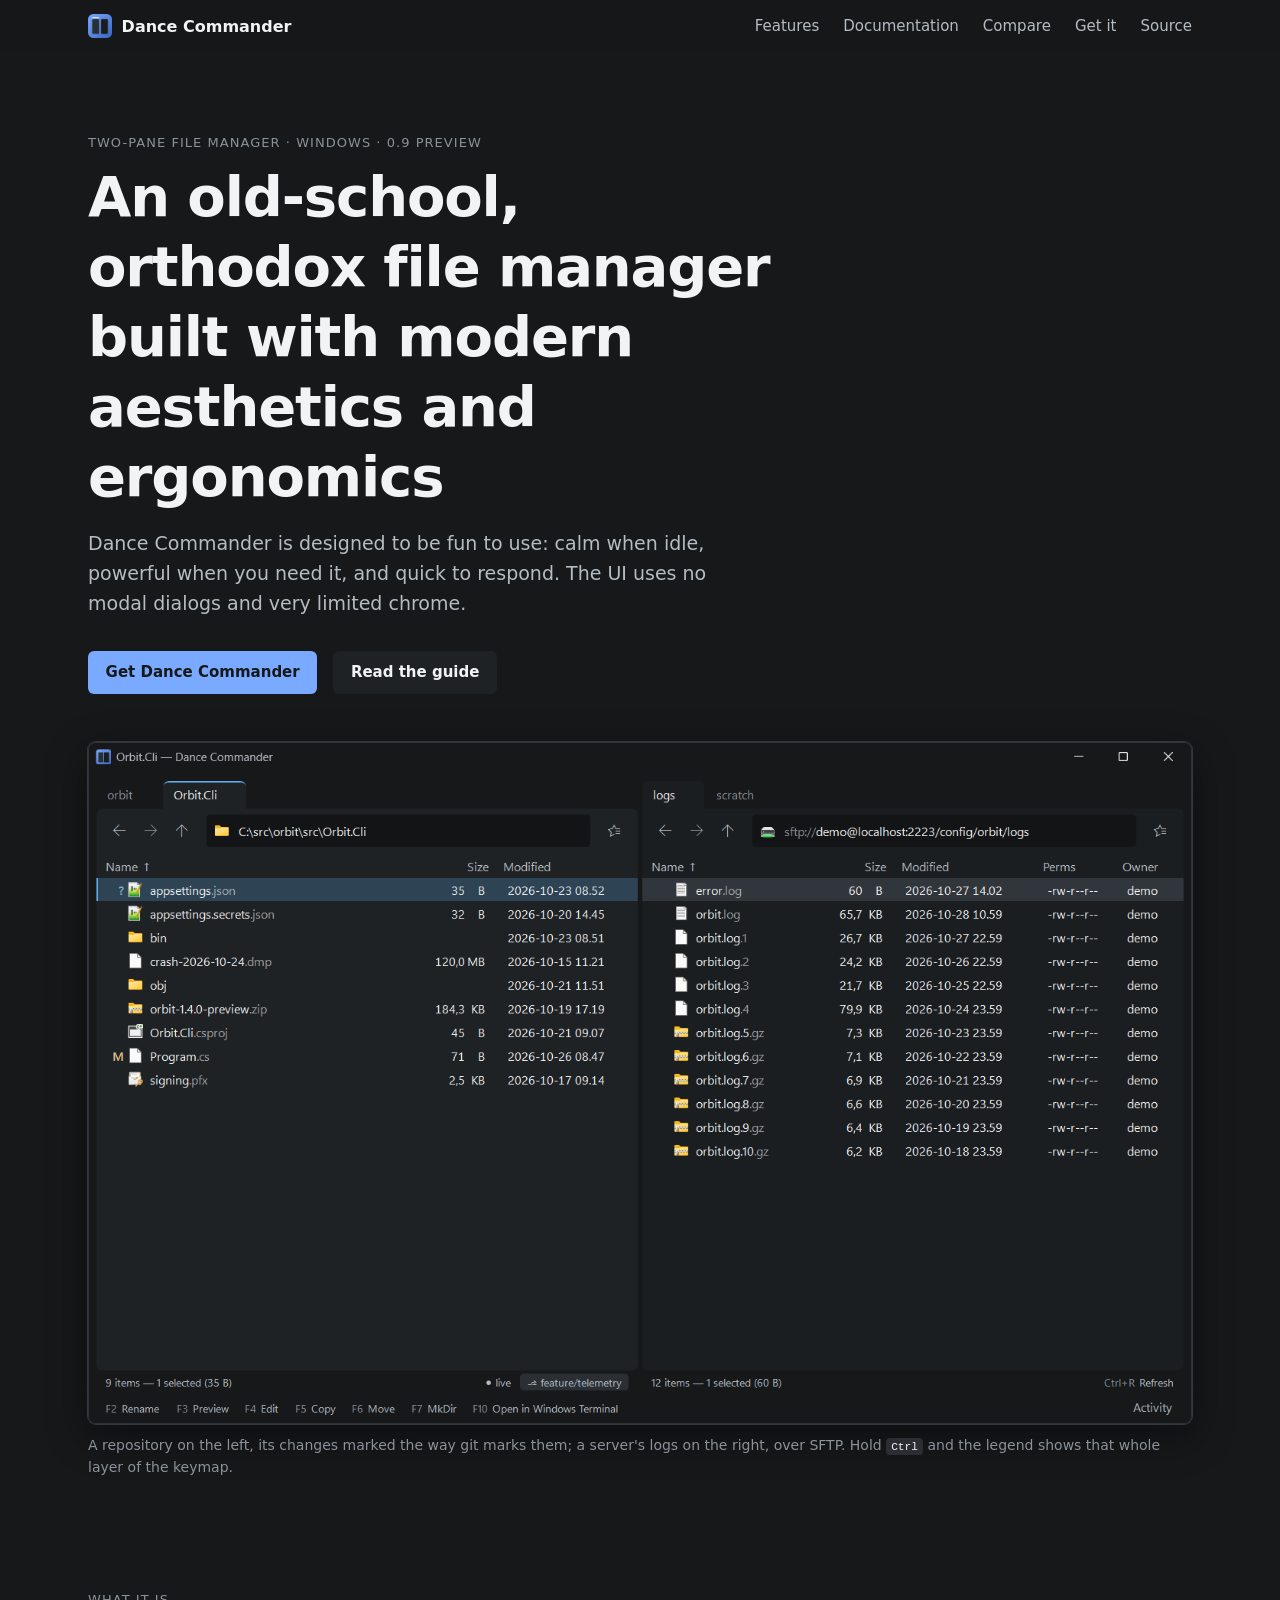
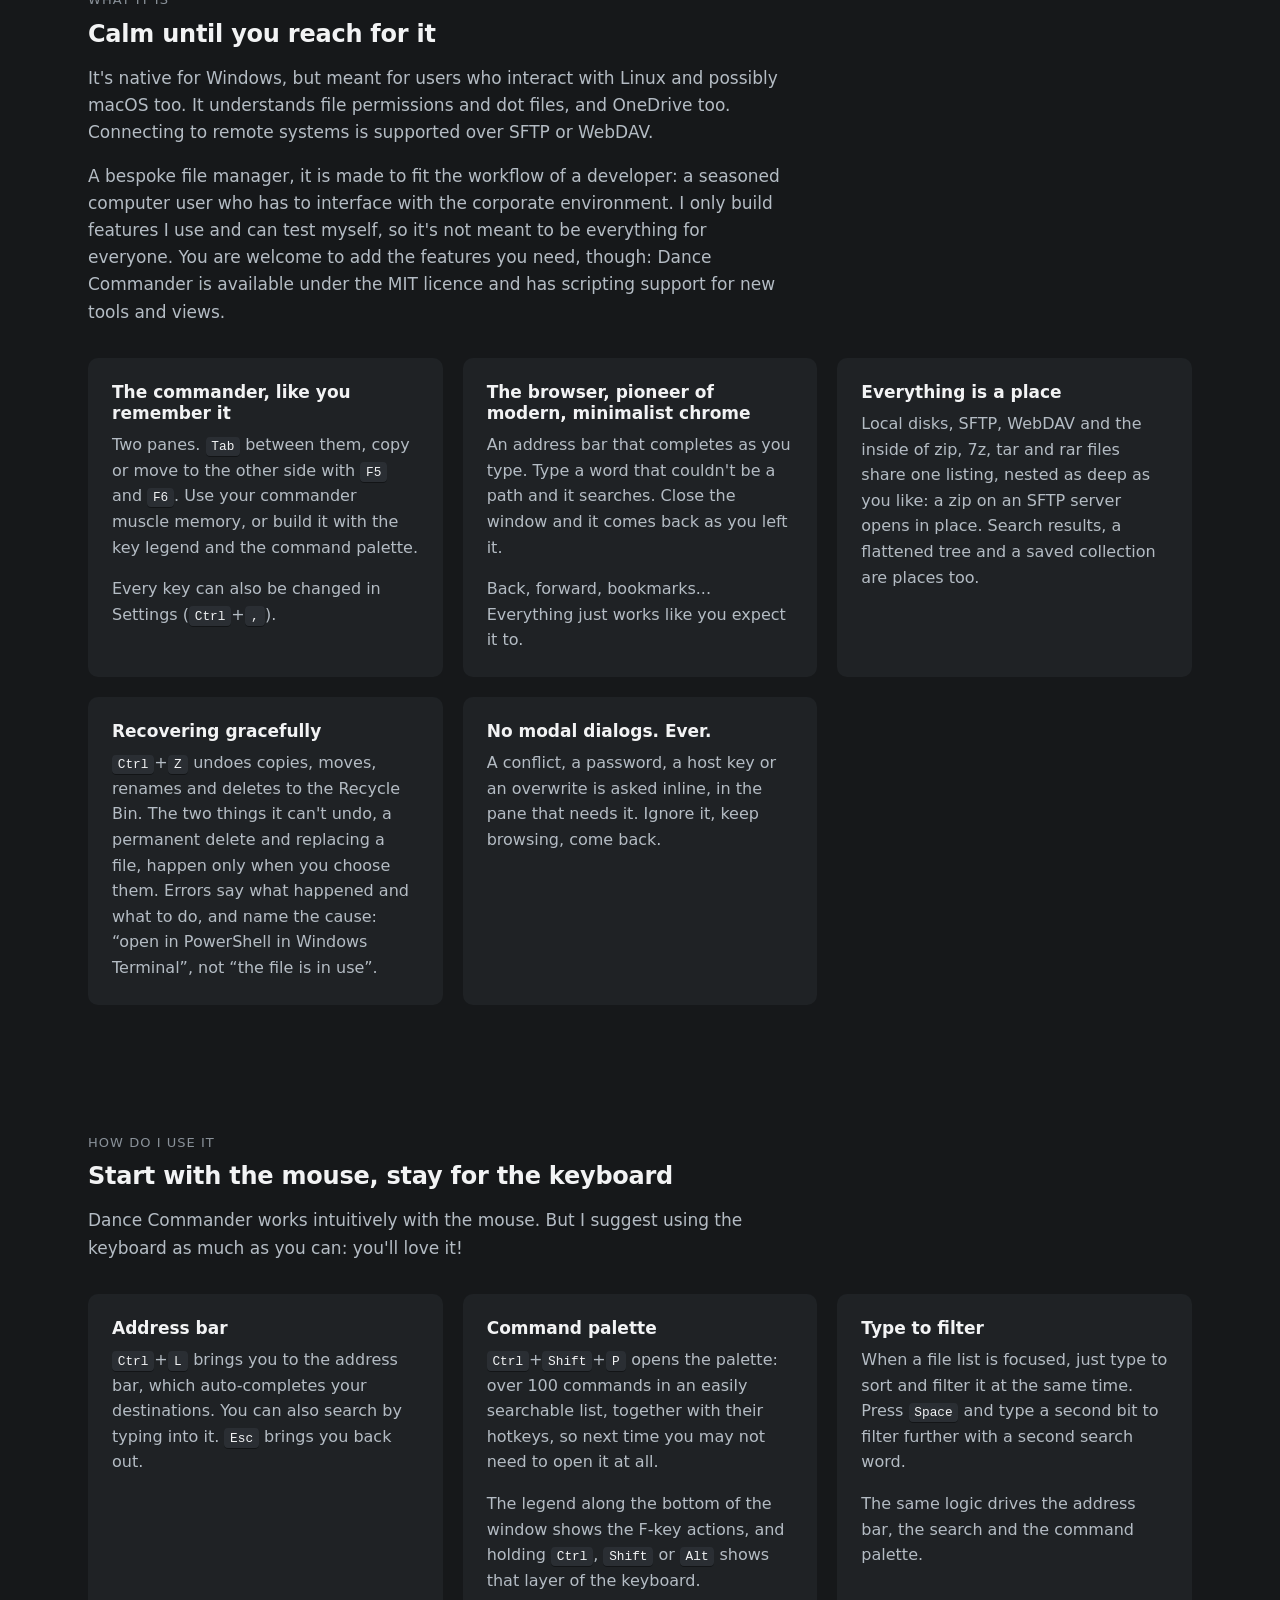
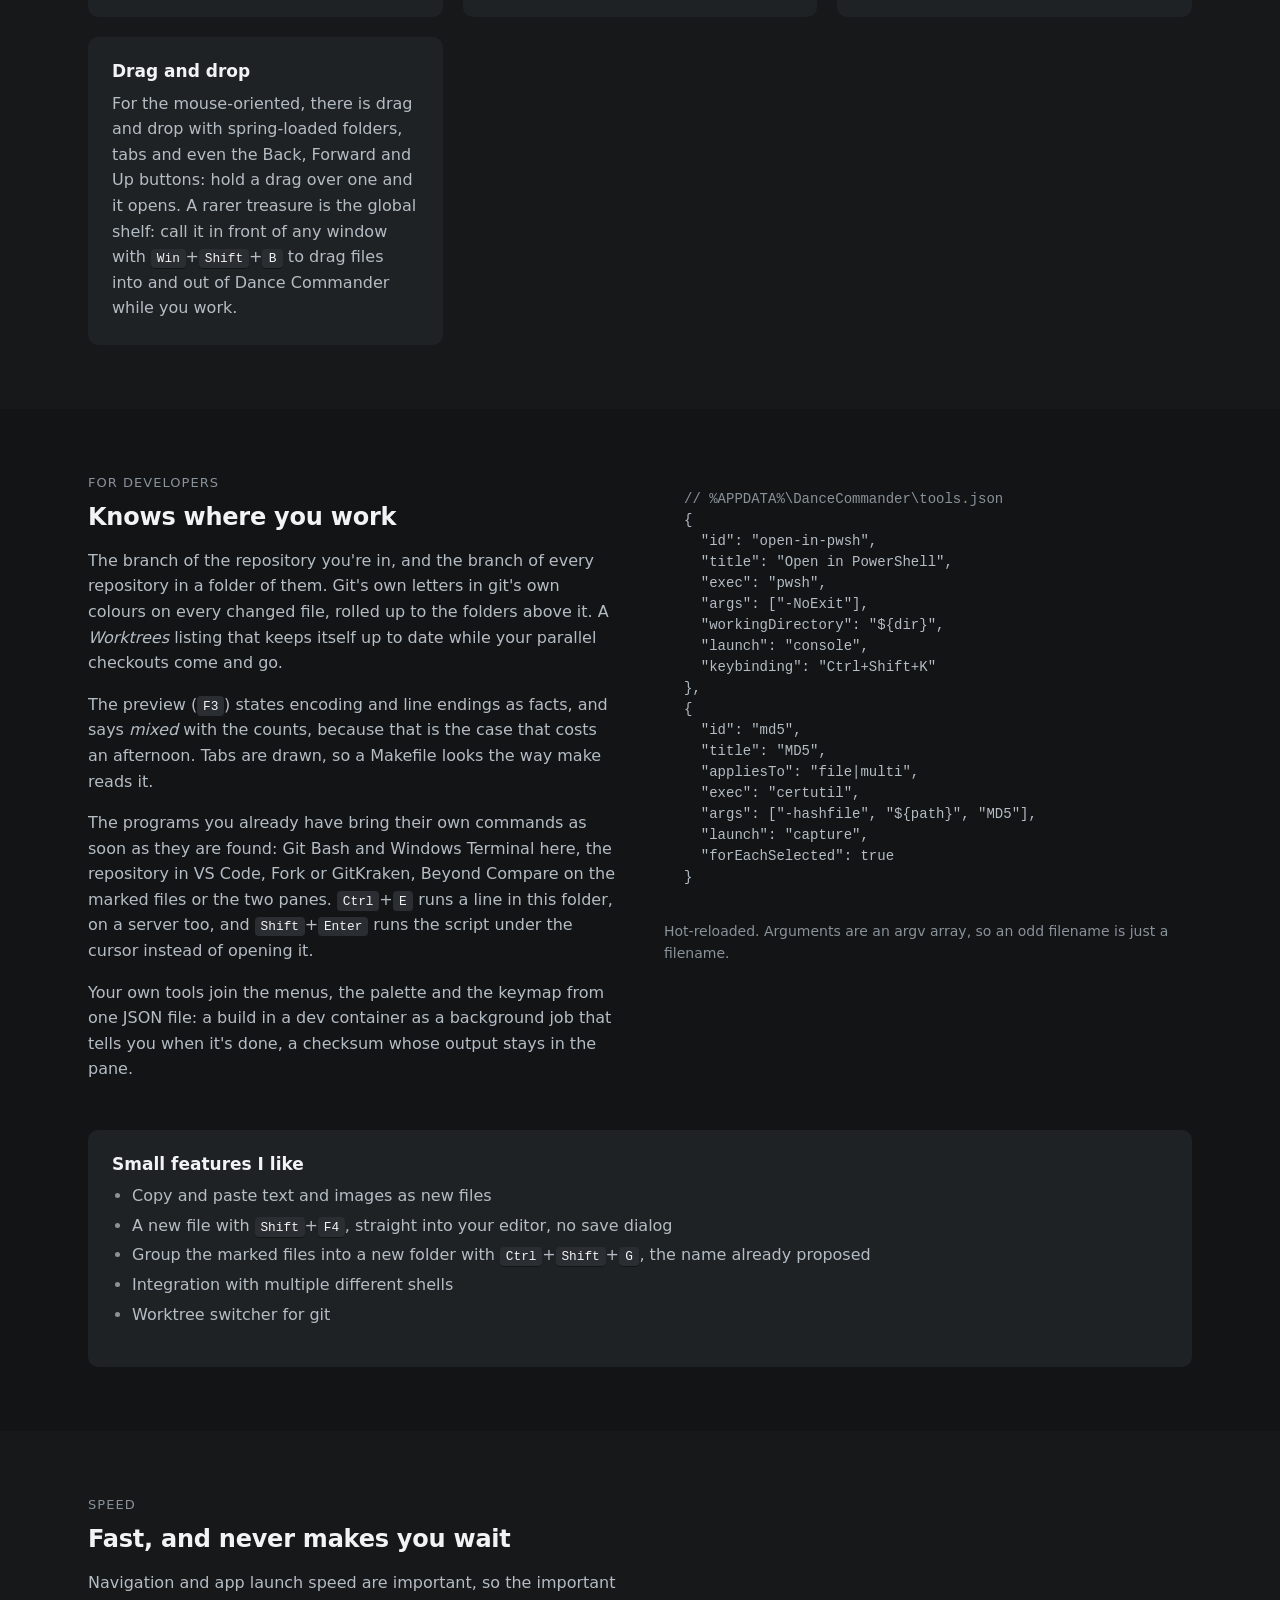
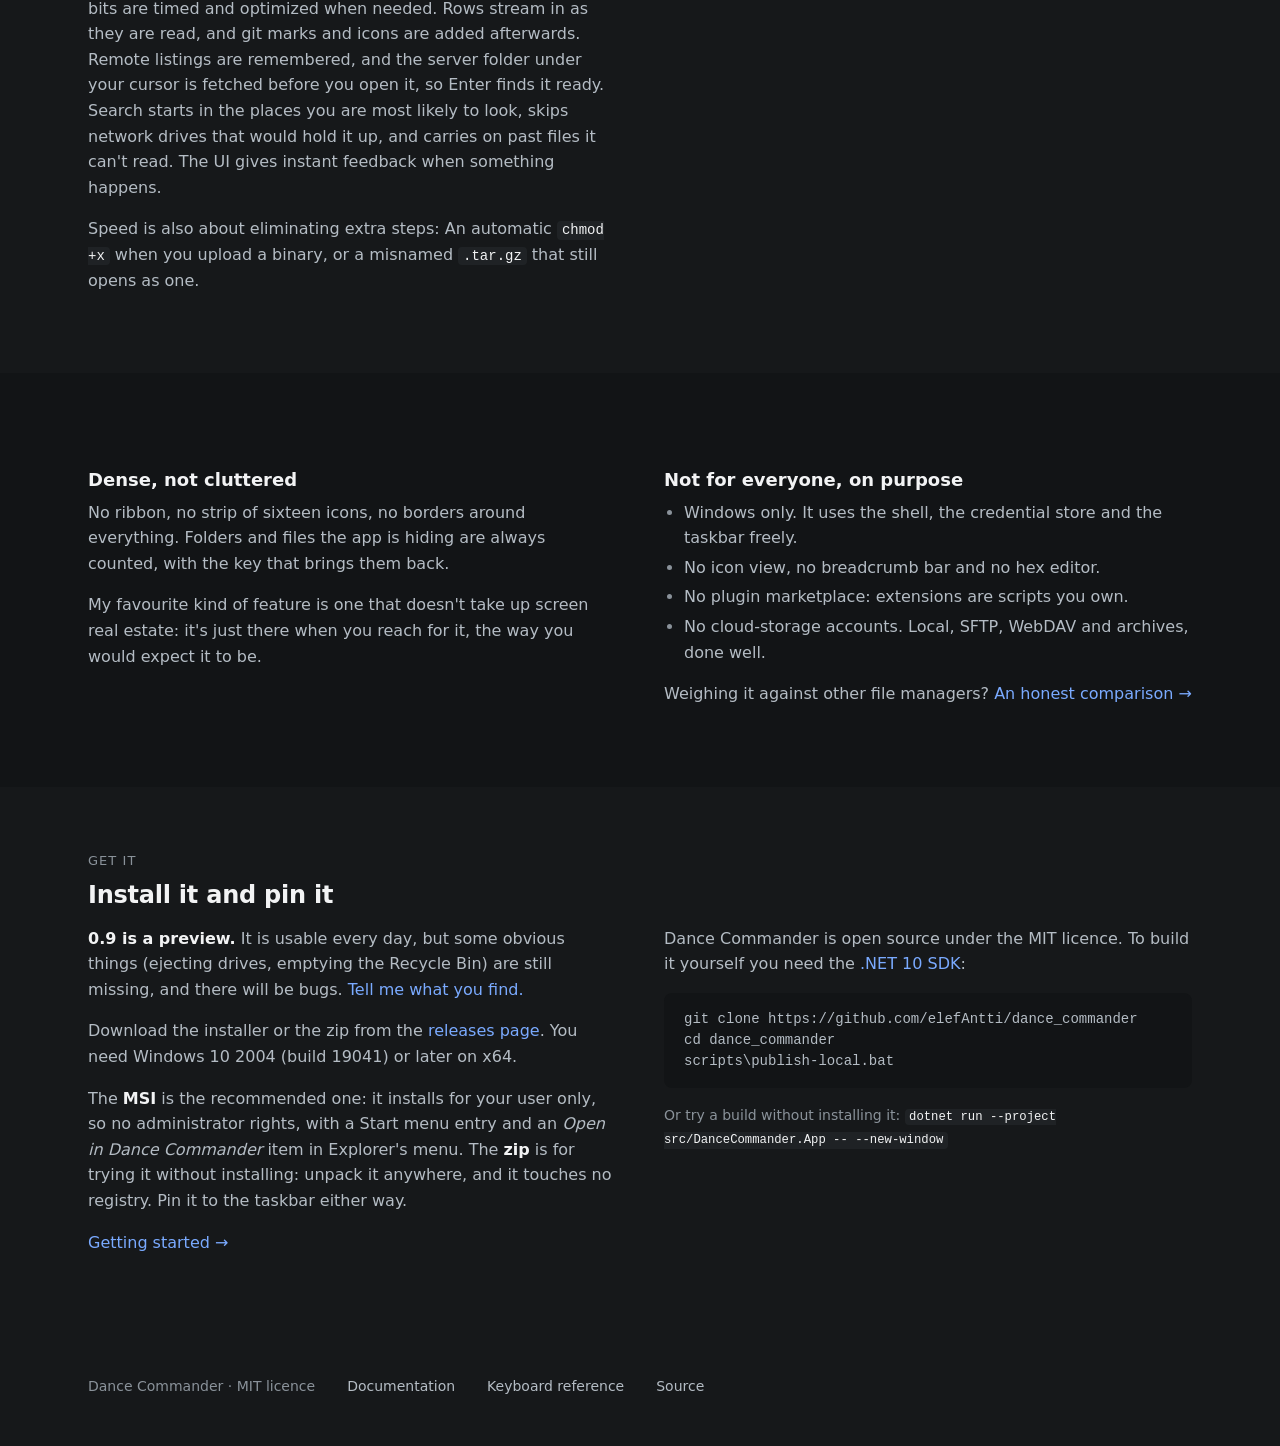
==== commit 549532ae: "Move to .NET 10 Every project now targets net10.0 (the app net10.0-windows10.0.19041.0), with Micros" ====
--- a/site/index.html
+++ b/site/index.html
@@ -211,7 +211,7 @@
       <p><a href="docs/">Getting started →</a></p>
     </div>
     <div>
-      <p>Dance Commander is open source under the MIT licence. To build it yourself you need the <a href="https://dotnet.microsoft.com/download/dotnet/9.0">.NET 9 SDK</a>:</p>
+      <p>Dance Commander is open source under the MIT licence. To build it yourself you need the <a href="https://dotnet.microsoft.com/download/dotnet/10.0">.NET 10 SDK</a>:</p>
       <pre><code>git clone https://github.com/elefAntti/dance_commander
 cd dance_commander
 scripts\publish-local.bat</code></pre>
